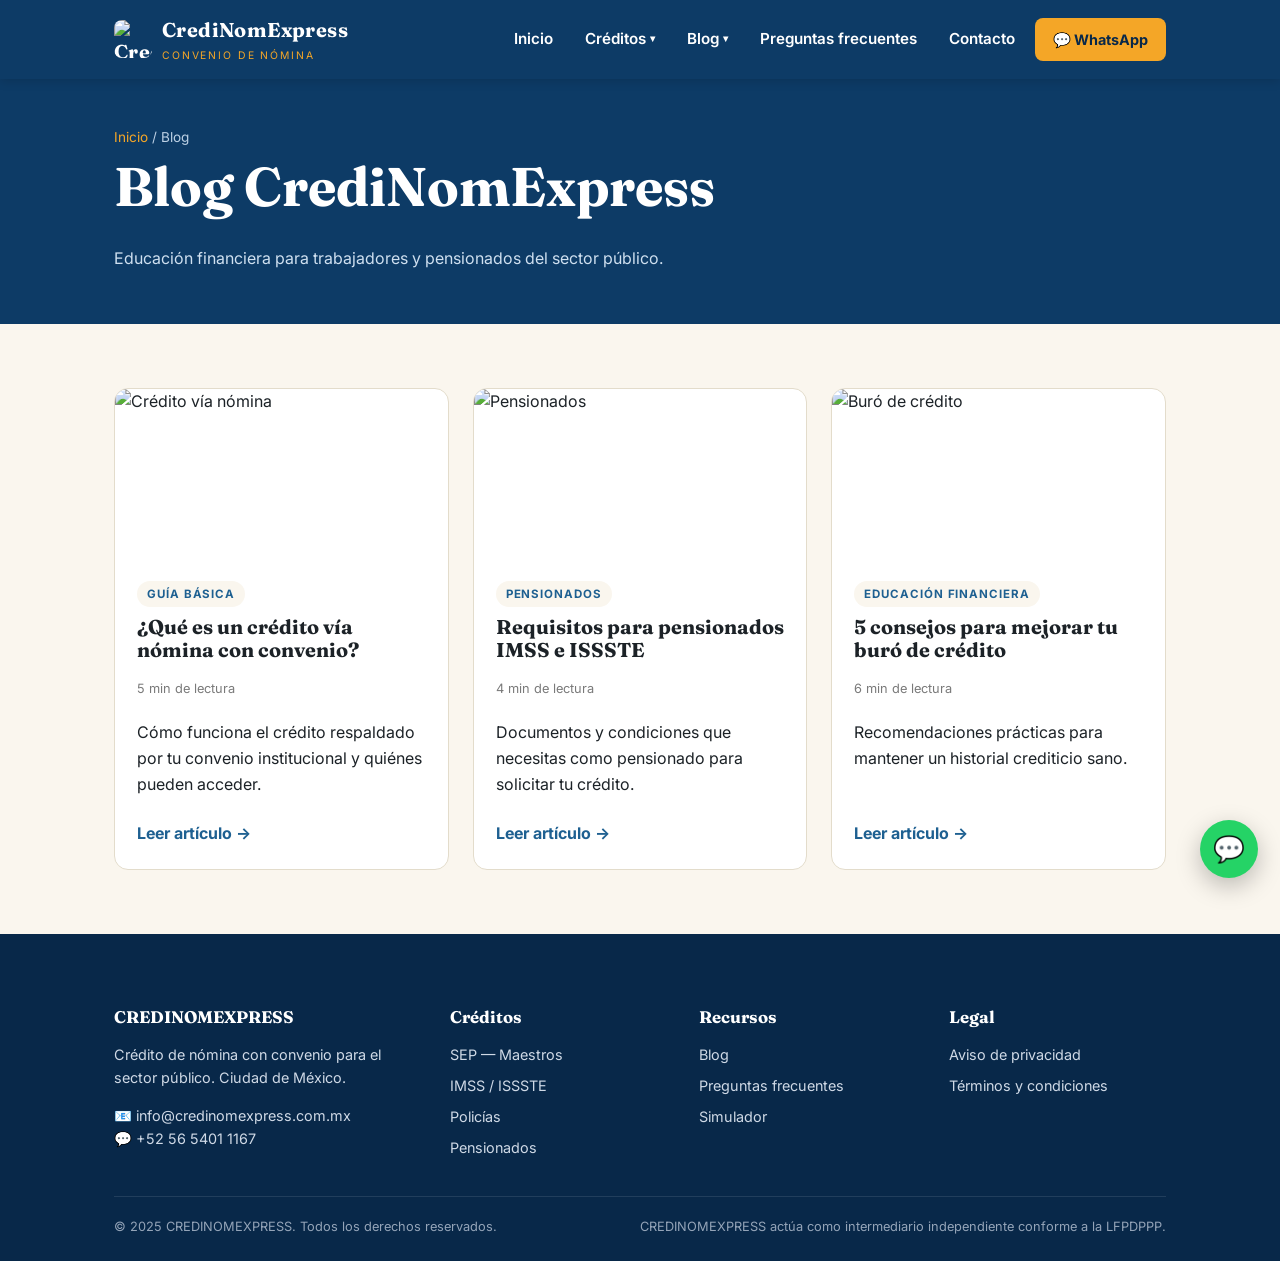
==== blog.html @ ea4d4de7 "Update blog.html" ====
<!DOCTYPE html>
<html lang="es">
<head>
<meta charset="UTF-8">
<meta name="viewport" content="width=device-width, initial-scale=1.0">
<title>Blog | Educación financiera para el sector público | CrediNomExpress</title>
<meta name="description" content="Artículos y guías sobre crédito vía nómina, buró de crédito y requisitos para trabajadores y pensionados del sector público.">
<link rel="icon" href="https://credinomexpress.github.io/convenionomina/favicon.jpg">
<link rel="preconnect" href="https://fonts.googleapis.com">
<link href="https://fonts.googleapis.com/css2?family=Fraunces:ital,opsz,wght@0,9..144,400..900;1,9..144,400..700&family=Inter:wght@400;500;600;700;800&display=swap" rel="stylesheet">
<link rel="stylesheet" href="styles.css">
<link rel="canonical" href="https://credinomexpress.com.mx/blog.html">
</head>
<body>
<header class="site">
  <div class="nav">
    <a href="index.html" class="brand">
      <img src="https://credinomexpress.github.io/convenionomina/favicon.jpg" alt="CrediNomExpress">
      <span>CrediNomExpress<span class="sub">Convenio de nómina</span></span>
    </a>
    <button class="nav-toggle" aria-label="Abrir menú">☰</button>
    <nav class="menu">
      <ul>
        <li><a href="index.html" class="top">Inicio</a></li>
        <li>
          <a href="#" class="top">Créditos <span class="caret">▾</span></a>
          <ul class="submenu">
            <li><a href="sep.html"><span class="icon">👩‍🏫</span> SEP — Maestros</a></li>
            <li><a href="imss.html"><span class="icon">🏥</span> IMSS / ISSSTE</a></li>
            <li><a href="policias.html"><span class="icon">👮</span> Policías</a></li>
            <li><a href="gobierno.html"><span class="icon">🏛️</span> Gobierno Federal y Estatal</a></li>
            <li><a href="pensionados.html"><span class="icon">👴</span> Pensionados</a></li>
          </ul>
        </li>
        <li>
          <a href="blog.html" class="top">Blog <span class="caret">▾</span></a>
          <ul class="submenu">
            <li><a href="blog.html"><span class="icon">📰</span> Todos los artículos</a></li>
            <li><a href="que-es-credito-nomina.html"><span class="icon">📘</span> Qué es un crédito vía nómina</a></li>
            <li><a href="requisitos-pensionados.html"><span class="icon">👴</span> Requisitos para pensionados</a></li>
            <li><a href="mejorar-buro-credito.html"><span class="icon">📈</span> Cómo mejorar tu buró</a></li>
          </ul>
        </li>
        <li><a href="faqs.html" class="top">Preguntas frecuentes</a></li>
        <li><a href="index.html#contacto" class="top">Contacto</a></li>
      </ul>
      <a href="https://wa.me/525654011167?text=Hola,%20quiero%20información%20sobre%20el%20crédito%20vía%20nómina" class="cta-mini">💬 WhatsApp</a>
    </nav>
  </div>
</header>

<section class="page-head">
  <div class="container">
    <div class="crumb"><a href="index.html">Inicio</a> / Blog</div>
    <h1>Blog CrediNomExpress</h1>
    <p style="color:#cfe0f0;">Educación financiera para trabajadores y pensionados del sector público.</p>
  </div>
</section>

<section class="section">
  <div class="container">
    <div class="grid grid-3">

      <a href="que-es-credito-nomina.html" class="post-card" style="display:flex;">
        <img src="https://images.pexels.com/photos/3184292/pexels-photo-3184292.jpeg?auto=compress&w=600" alt="Crédito vía nómina">
        <div class="body">
          <span class="tag">Guía básica</span>
          <h3>¿Qué es un crédito vía nómina con convenio?</h3>
          <p class="meta">5 min de lectura</p>
          <p>Cómo funciona el crédito respaldado por tu convenio institucional y quiénes pueden acceder.</p>
          <span class="more">Leer artículo →</span>
        </div>
      </a>

      <a href="requisitos-pensionados.html" class="post-card" style="display:flex;">
        <img src="https://images.pexels.com/photos/3771097/pexels-photo-3771097.jpeg?auto=compress&w=600" alt="Pensionados">
        <div class="body">
          <span class="tag">Pensionados</span>
          <h3>Requisitos para pensionados IMSS e ISSSTE</h3>
          <p class="meta">4 min de lectura</p>
          <p>Documentos y condiciones que necesitas como pensionado para solicitar tu crédito.</p>
          <span class="more">Leer artículo →</span>
        </div>
      </a>

      <a href="mejorar-buro-credito.html" class="post-card" style="display:flex;">
        <img src="https://images.pexels.com/photos/4386321/pexels-photo-4386321.jpeg?auto=compress&w=600" alt="Buró de crédito">
        <div class="body">
          <span class="tag">Educación financiera</span>
          <h3>5 consejos para mejorar tu buró de crédito</h3>
          <p class="meta">6 min de lectura</p>
          <p>Recomendaciones prácticas para mantener un historial crediticio sano.</p>
          <span class="more">Leer artículo →</span>
        </div>
      </a>

    </div>
  </div>
</section>

<footer class="site" id="contacto">
  <div class="container">
    <div class="foot-grid">
      <div>
        <h4>CREDINOMEXPRESS</h4>
        <p>Crédito de nómina con convenio para el sector público. Ciudad de México.</p>
        <p>📧 info@credinomexpress.com.mx<br>💬 <a href="https://wa.me/525654011167">+52 56 5401 1167</a></p>
      </div>
      <div>
        <h4>Créditos</h4>
        <ul>
          <li><a href="sep.html">SEP — Maestros</a></li>
          <li><a href="imss.html">IMSS / ISSSTE</a></li>
          <li><a href="policias.html">Policías</a></li>
          <li><a href="pensionados.html">Pensionados</a></li>
        </ul>
      </div>
      <div>
        <h4>Recursos</h4>
        <ul>
          <li><a href="blog.html">Blog</a></li>
          <li><a href="faqs.html">Preguntas frecuentes</a></li>
          <li><a href="index.html#formulario">Simulador</a></li>
        </ul>
      </div>
      <div>
        <h4>Legal</h4>
        <ul>
          <li><a href="#">Aviso de privacidad</a></li>
          <li><a href="#">Términos y condiciones</a></li>
        </ul>
      </div>
    </div>
    <div class="foot-bottom">
      <span>© 2025 CREDINOMEXPRESS. Todos los derechos reservados.</span>
      <span>CREDINOMEXPRESS actúa como intermediario independiente conforme a la LFPDPPP.</span>
    </div>
  </div>
</footer>

<a href="https://wa.me/525654011167?text=Hola,%20quiero%20información%20sobre%20el%20crédito%20vía%20nómina%20para%20sector%20público." class="wa-float" aria-label="WhatsApp">💬</a>

<script src="main.js"></script>
</body>
</html>
---- styles.css ----
:root{
  --navy:#0d3b66;
  --navy-dark:#082849;
  --blue:#1e6091;
  --amber:#f4a627;
  --cream:#faf6ee;
  --ink:#1c2227;
  --line:#e3dccb;
  --font-display:"Fraunces", serif;
  --font-body:"Inter", sans-serif;
}

*{box-sizing:border-box;}
html{scroll-behavior:smooth;}
body{
  margin:0;
  font-family:var(--font-body);
  color:var(--ink);
  background:var(--cream);
  line-height:1.6;
}
a{color:inherit;text-decoration:none;}
img{max-width:100%;display:block;}

.container{max-width:1100px;margin:0 auto;padding:0 24px;}

/* ===== HEADER ===== */
header.site{
  background:var(--navy);
  color:#fff;
  position:sticky;
  top:0;
  z-index:100;
  box-shadow:0 2px 10px rgba(0,0,0,.15);
}
.nav{
  display:flex;
  align-items:center;
  justify-content:space-between;
  padding:14px 24px;
  max-width:1100px;
  margin:0 auto;
  position:relative;
}
.brand{
  display:flex;
  align-items:center;
  gap:10px;
  font-family:var(--font-display);
  font-weight:700;
  font-size:1.25rem;
  letter-spacing:.02em;
  z-index:101;
}
.brand img{width:38px;height:38px;border-radius:8px;}
.brand .sub{
  display:block;
  font-family:var(--font-body);
  font-weight:400;
  font-size:.65rem;
  letter-spacing:.18em;
  text-transform:uppercase;
  color:var(--amber);
  margin-top:2px;
}

/* ===== BOTÓN HAMBURGUESA (SIEMPRE VISIBLE EN MÓVIL) ===== */
.nav-toggle{
  display:none;
  background:none;
  border:0;
  color:#fff;
  font-size:1.8rem;
  cursor:pointer;
  padding:4px 8px;
  z-index:101;
  line-height:1;
  font-weight:300;
}

/* ===== MENÚ PRINCIPAL ===== */
nav.menu{
  display:flex;
  gap:6px;
  align-items:center;
}
nav.menu > ul{
  display:flex;
  gap:4px;
  list-style:none;
  margin:0;
  padding:0;
  align-items:center;
}
nav.menu > ul > li{
  position:relative;
}
nav.menu a.top{
  display:flex;
  align-items:center;
  gap:4px;
  padding:10px 14px;
  font-size:.95rem;
  font-weight:600;
  border-radius:6px;
  transition:background .15s;
  white-space:nowrap;
}
nav.menu a.top:hover, nav.menu li.open > a.top{
  background:rgba(255,255,255,.1);
}
nav.menu .caret{
  font-size:.65em;
  transition:transform .15s;
}
nav.menu li.open .caret{
  transform:rotate(180deg);
}

.submenu{
  position:absolute;
  top:100%;
  left:0;
  min-width:230px;
  background:#fff;
  color:var(--ink);
  border-radius:10px;
  box-shadow:0 12px 30px rgba(0,0,0,.18);
  padding:8px;
  list-style:none;
  margin:8px 0 0;
  opacity:0;
  visibility:hidden;
  transform:translateY(8px);
  transition:opacity .15s, transform .15s, visibility .15s;
}
nav.menu li.open .submenu, nav.menu li:hover .submenu{
  opacity:1;
  visibility:visible;
  transform:translateY(0);
}
.submenu li a{
  display:flex;
  align-items:center;
  gap:10px;
  padding:9px 12px;
  border-radius:7px;
  font-size:.9rem;
  font-weight:500;
  color:var(--navy-dark);
}
.submenu li a:hover{
  background:var(--cream);
  color:var(--blue);
}
.submenu .icon{
  font-size:1.1em;
}

.cta-mini{
  background:var(--amber);
  color:var(--navy-dark);
  padding:10px 18px;
  border-radius:8px;
  font-weight:700;
  font-size:.9rem;
}
.cta-mini:hover{
  background:#ffb845;
}

/* ===== HERO / SECTIONS shared ===== */
.section{padding:64px 0;}
.section.tight{padding:40px 0;}
.eyebrow{
  font-family:var(--font-body);
  text-transform:uppercase;
  letter-spacing:.2em;
  font-size:.75rem;
  font-weight:700;
  color:var(--blue);
  margin-bottom:10px;
}
h1,h2,h3{
  font-family:var(--font-display);
  line-height:1.15;
  margin:0 0 .5em;
}
h1{
  font-size:clamp(2.2rem,5vw,3.4rem);
  font-weight:700;
}
h2{
  font-size:clamp(1.6rem,3.5vw,2.4rem);
  font-weight:700;
}
h3{
  font-size:1.25rem;
  font-weight:700;
}
p{margin:0 0 1em;}

.btn{
  display:inline-flex;
  align-items:center;
  gap:8px;
  padding:14px 26px;
  border-radius:8px;
  font-weight:700;
  font-size:1rem;
  transition:transform .12s, box-shadow .12s;
}
.btn-primary{
  background:var(--amber);
  color:var(--navy-dark);
}
.btn-primary:hover{
  transform:translateY(-2px);
  box-shadow:0 8px 20px rgba(244,166,39,.4);
}
.btn-ghost{
  background:transparent;
  border:2px solid #fff;
  color:#fff;
}
.btn-ghost:hover{
  background:rgba(255,255,255,.1);
}
.btn-outline-navy{
  border:2px solid var(--navy);
  color:var(--navy);
}
.btn-outline-navy:hover{
  background:var(--navy);
  color:#fff;
}

/* signature credential bar */
.cred-bar{
  background:var(--navy-dark);
  color:#fff;
  overflow:hidden;
  position:relative;
}
.cred-track{
  display:flex;
  gap:60px;
  white-space:nowrap;
  padding:14px 0;
  animation:scroll-cred 40s linear infinite;
  font-family:var(--font-body);
  font-weight:600;
  letter-spacing:.08em;
  font-size:.85rem;
  text-transform:uppercase;
}
.cred-track span{
  color:var(--amber);
  margin-right:10px;
}
@keyframes scroll-cred{
  from{transform:translateX(0);}
  to{transform:translateX(-50%);}
}
@media (prefers-reduced-motion: reduce){
  .cred-track{animation:none;overflow-x:auto;}
}

/* hero */
.hero{
  background:linear-gradient(135deg,var(--navy) 0%, var(--navy-dark) 100%);
  color:#fff;
  position:relative;
}
.hero .container{
  display:grid;
  grid-template-columns:1.1fr .9fr;
  gap:48px;
  align-items:center;
  padding:72px 24px;
}
.hero h1 em{
  font-style:italic;
  color:var(--amber);
}
.hero .lead{
  font-size:1.1rem;
  color:#dbe6f2;
  max-width:520px;
}
.checks{
  list-style:none;
  padding:0;
  margin:24px 0;
  display:flex;
  flex-wrap:wrap;
  gap:14px;
}
.checks li{
  background:rgba(255,255,255,.08);
  border:1px solid rgba(255,255,255,.15);
  padding:8px 14px;
  border-radius:999px;
  font-size:.85rem;
  font-weight:600;
}
.hero-actions{
  display:flex;
  gap:14px;
  flex-wrap:wrap;
  margin-top:28px;
}
.hero-card{
  background:#fff;
  border-radius:16px;
  padding:28px;
  color:var(--ink);
  box-shadow:0 20px 50px rgba(0,0,0,.25);
}
.hero-card img{
  border-radius:10px;
  margin-bottom:16px;
}
.hero-card .id-badge{
  display:flex;
  align-items:center;
  gap:14px;
  border-top:2px dashed var(--line);
  padding-top:16px;
  margin-top:16px;
}
.id-badge .dot{
  width:44px;
  height:44px;
  border-radius:10px;
  background:var(--amber);
  display:flex;
  align-items:center;
  justify-content:center;
  font-size:1.4rem;
}

/* cards grid */
.grid{display:grid;gap:24px;}
.grid-3{grid-template-columns:repeat(3,1fr);}
.grid-2{grid-template-columns:repeat(2,1fr);}
.card{
  background:#fff;
  border:1px solid var(--line);
  border-radius:14px;
  padding:26px;
}
.card .num{
  font-family:var(--font-display);
  font-size:2rem;
  color:var(--amber);
  font-weight:700;
  margin-bottom:10px;
}

/* breadcrumb / page header */
.page-head{
  background:var(--navy);
  color:#fff;
  padding:48px 0 36px;
}
.page-head .crumb{
  font-size:.85rem;
  color:#bcd0e4;
  margin-bottom:8px;
}
.page-head .crumb a{
  color:var(--amber);
}

/* blog cards */
.post-card{
  background:#fff;
  border:1px solid var(--line);
  border-radius:14px;
  overflow:hidden;
  display:flex;
  flex-direction:column;
}
.post-card img{
  height:170px;
  object-fit:cover;
}
.post-card .body{
  padding:22px;
  display:flex;
  flex-direction:column;
  gap:8px;
  flex:1;
}
.post-card .tag{
  align-self:flex-start;
  background:var(--cream);
  color:var(--blue);
  font-size:.72rem;
  font-weight:700;
  text-transform:uppercase;
  letter-spacing:.08em;
  padding:4px 10px;
  border-radius:999px;
}
.post-card .meta{
  font-size:.8rem;
  color:#7a7a7a;
}
.post-card .more{
  margin-top:auto;
  font-weight:700;
  color:var(--blue);
}

/* article */
.article{max-width:720px;margin:0 auto;}
.article img.cover{
  border-radius:14px;
  margin-bottom:8px;
}
.article h2{margin-top:1.4em;}
.article ul{padding-left:1.2em;}
.article blockquote{
  border-left:4px solid var(--amber);
  padding:8px 0 8px 18px;
  margin:24px 0;
  font-style:italic;
  color:#555;
}

/* faq */
.faq-item{
  background:#fff;
  border:1px solid var(--line);
  border-radius:12px;
  margin-bottom:12px;
  overflow:hidden;
}
.faq-item summary{
  padding:18px 22px;
  font-weight:700;
  cursor:pointer;
  list-style:none;
  display:flex;
  justify-content:space-between;
  align-items:center;
  font-family:var(--font-display);
}
.faq-item summary::-webkit-details-marker{display:none;}
.faq-item summary::after{
  content:"+";
  font-size:1.4rem;
  color:var(--amber);
  font-weight:700;
  transition:transform .15s;
}
.faq-item[open] summary::after{
  transform:rotate(45deg);
}
.faq-item .answer{
  padding:0 22px 20px;
  color:#444;
}
.faq-cat{
  margin:32px 0 14px;
  font-family:var(--font-display);
  color:var(--navy);
  border-bottom:2px solid var(--amber);
  display:inline-block;
  padding-bottom:4px;
}

/* footer */
footer.site{
  background:var(--navy-dark);
  color:#cfd9e6;
  padding:48px 0 24px;
  font-size:.9rem;
}
.foot-grid{
  display:grid;
  grid-template-columns:1.4fr 1fr 1fr 1fr;
  gap:32px;
  margin-bottom:32px;
}
.foot-grid h4{
  color:#fff;
  font-family:var(--font-display);
  margin-bottom:12px;
  font-size:1.05rem;
}
.foot-grid ul{
  list-style:none;
  padding:0;
  margin:0;
  display:flex;
  flex-direction:column;
  gap:8px;
}
.foot-grid a:hover{
  color:var(--amber);
}
.foot-bottom{
  border-top:1px solid rgba(255,255,255,.1);
  padding-top:20px;
  display:flex;
  justify-content:space-between;
  flex-wrap:wrap;
  gap:12px;
  font-size:.8rem;
  color:#94a4b8;
}

/* whatsapp float */
.wa-float{
  position:fixed;
  bottom:22px;
  right:22px;
  z-index:200;
  background:#25D366;
  color:#fff;
  width:58px;
  height:58px;
  border-radius:50%;
  display:flex;
  align-items:center;
  justify-content:center;
  font-size:1.6rem;
  box-shadow:0 8px 24px rgba(0,0,0,.25);
}

/* ======================================== */
/* ===== RESPONSIVE: CORREGIDO ===== */
/* ======================================== */

@media (max-width: 880px){
  .hero .container{
    grid-template-columns:1fr;
    padding:48px 24px;
  }
  .grid-3{
    grid-template-columns:1fr;
  }
  .grid-2{
    grid-template-columns:1fr;
  }
  .foot-grid{
    grid-template-columns:1fr 1fr;
  }

  /* === BOTÓN HAMBURGUESA: SIEMPRE VISIBLE === */
  .nav-toggle{
    display:block !important;
  }

  /* === MENÚ: OCULTO POR DEFECTO === */
  nav.menu{
    position:fixed;
    top:0;
    left:0;
    right:0;
    bottom:0;
    background:var(--navy);
    flex-direction:column;
    padding:80px 24px 30px;
    transform:translateX(100%);
    transition:transform 0.3s ease;
    overflow-y:auto;
    z-index:100;
    display:flex !important;
    align-items:stretch;
    gap:0;
  }

  /* === MENÚ: VISIBLE CON CLASE "open" === */
  nav.menu.open{
    transform:translateX(0);
  }

  nav.menu > ul{
    flex-direction:column;
    width:100%;
    align-items:stretch;
    gap:2px;
  }

  nav.menu a.top{
    justify-content:space-between;
    padding:14px 16px;
    font-size:1.05rem;
    border-radius:8px;
  }

  /* === SUBMENÚS EN MÓVIL === */
  .submenu{
    position:static;
    opacity:1;
    visibility:visible;
    transform:none;
    box-shadow:none;
    background:rgba(255,255,255,.05);
    display:none;
    margin:0;
    padding:4px 0;
    border-radius:0;
  }

  nav.menu li.open .submenu{
    display:block;
  }

  .submenu li a{
    color:#fff;
    padding:10px 16px 10px 32px;
    font-size:.95rem;
    border-radius:6px;
  }

  .submenu li a:hover{
    background:rgba(255,255,255,.08);
    color:var(--amber);
  }

  /* === BOTÓN CTA EN MÓVIL === */
  .cta-mini{
    order:2;
    margin-top:12px;
    text-align:center;
    justify-content:center;
    display:flex;
  }
}

/* ===== PARA ESCRITORIO: MENÚ SIEMPRE VISIBLE ===== */
@media (min-width: 881px){
  .nav-toggle{
    display:none !important;
  }
  
  nav.menu{
    display:flex !important;
    position:static;
    transform:none !important;
    padding:0;
    background:transparent;
    overflow:visible;
    flex-direction:row;
  }
  
  nav.menu > ul{
    flex-direction:row;
  }
}

/* ======================================== */
/* ===== ESTILOS PARA FORMULARIO HUBSPOT ===== */
/* ======================================== */

/* Contenedor del iframe */
.hs-form-frame iframe {
    width: 100% !important;
    min-height: 480px !important;
    border: none;
    border-radius: 12px;
    background: #fff;
}

/* Campos del formulario */
.hs-form-frame .hs-input {
    border-radius: 8px !important;
    border: 1px solid #d0d7de !important;
    padding: 12px !important;
    font-size: 14px !important;
    font-family: var(--font-body) !important;
    background: #fff !important;
    width: 100% !important;
    transition: border-color 0.2s;
}

.hs-form-frame .hs-input:focus {
    border-color: var(--blue) !important;
    outline: none !important;
    box-shadow: 0 0 0 3px rgba(30, 96, 145, 0.15) !important;
}

/* Etiquetas de los campos */
.hs-form-frame .hs-form-field label {
    font-weight: 600 !important;
    font-size: 0.9rem !important;
    color: var(--ink) !important;
    margin-bottom: 4px !important;
    display: block !important;
}

/* ===== BOTÓN DE ENVÍO - MEJORADO (UNIFICADO) ===== */
.hs-form-frame .hs-button {
    background: var(--amber) !important;
    color: var(--navy-dark) !important;
    border-radius: 50px !important;
    padding: 16px 32px !important;
    font-weight: 800 !important;
    font-size: 1.1rem !important;
    border: none !important;
    cursor: pointer !important;
    transition: all 0.3s !important;
    width: 100% !important;
    text-transform: uppercase !important;
    letter-spacing: 1px !important;
    box-shadow: 0 4px 12px rgba(244, 166, 39, 0.3) !important;
    font-family: var(--font-body) !important;
}

.hs-form-frame .hs-button:hover {
    background: #ffb845 !important;
    transform: translateY(-3px) !important;
    box-shadow: 0 8px 25px rgba(244, 166, 39, 0.5) !important;
}

/* Mensajes de error */
.hs-form-frame .hs-error-msg {
    color: #e53935 !important;
    font-size: 0.8rem !important;
    margin-top: 4px !important;
}

/* Campos con error */
.hs-form-frame .hs-input.error {
    border-color: #e53935 !important;
}

/* ===== AJUSTES RESPONSIVE ===== */
@media (max-width: 768px) {
    .hs-form-frame iframe {
        min-height: 550px !important;
    }
}

@media (max-width: 480px) {
    .hs-form-frame iframe {
        min-height: 600px !important;
    }
}
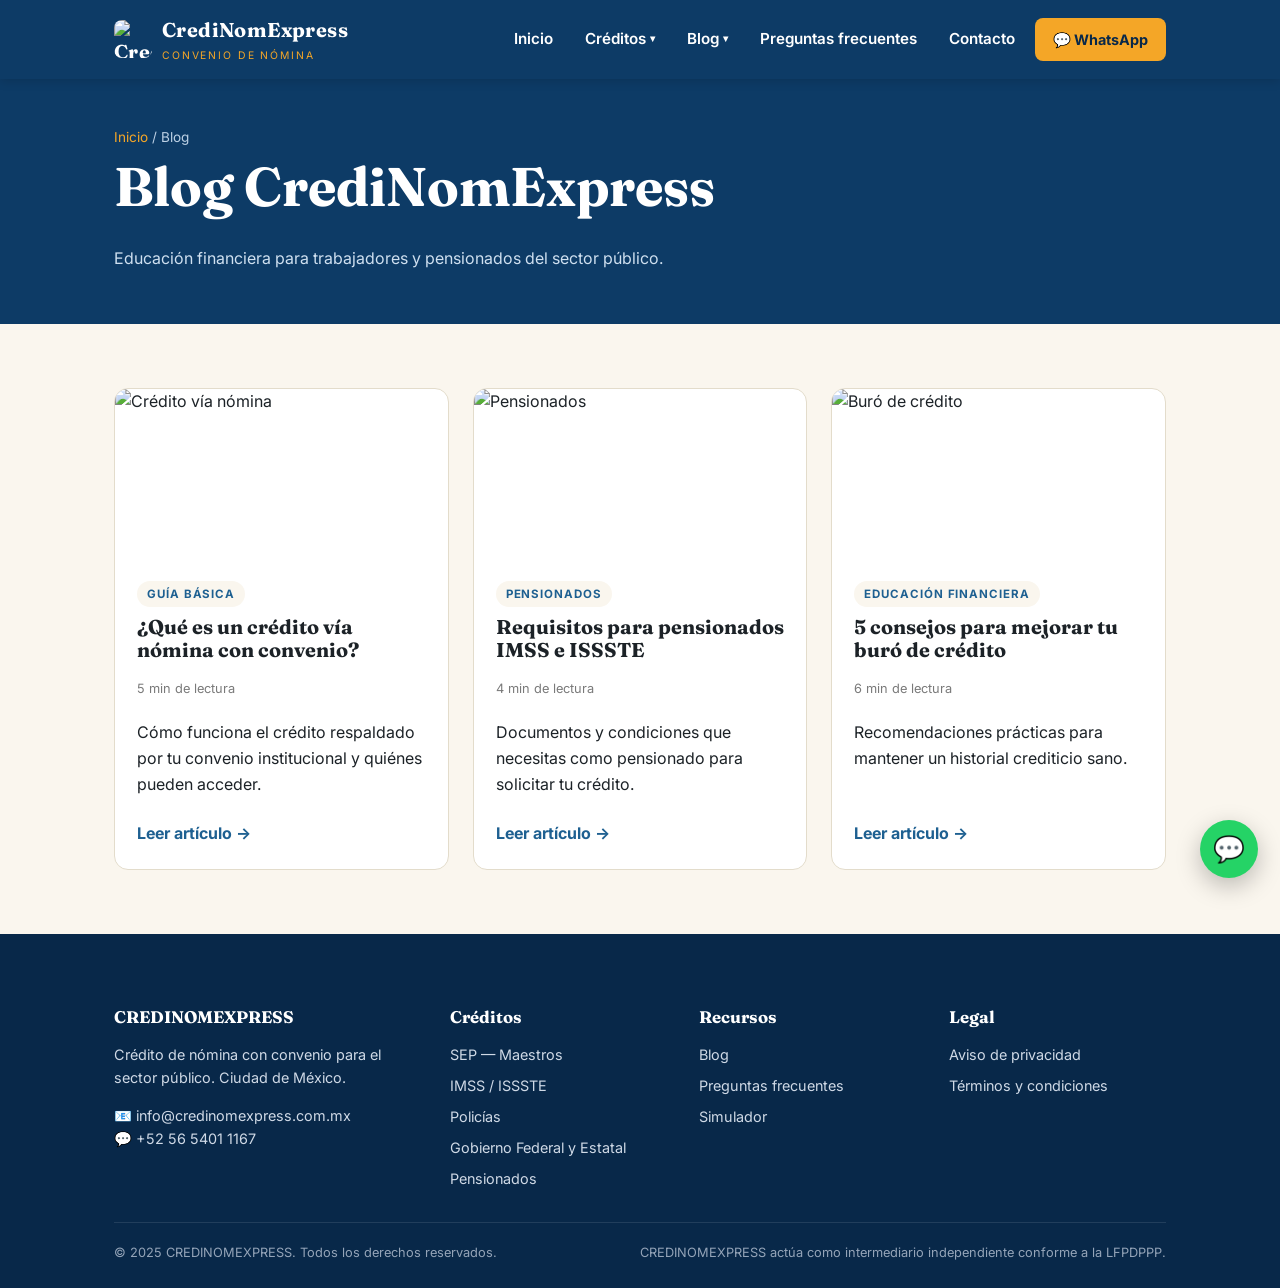
==== commit 9ff3fcc7: "Update blog.html" ====
--- a/blog.html
+++ b/blog.html
@@ -112,6 +112,7 @@
           <li><a href="sep.html">SEP — Maestros</a></li>
           <li><a href="imss.html">IMSS / ISSSTE</a></li>
           <li><a href="policias.html">Policías</a></li>
+          <li><a href="gobierno.html">Gobierno Federal y Estatal</a></li>
           <li><a href="pensionados.html">Pensionados</a></li>
         </ul>
       </div>
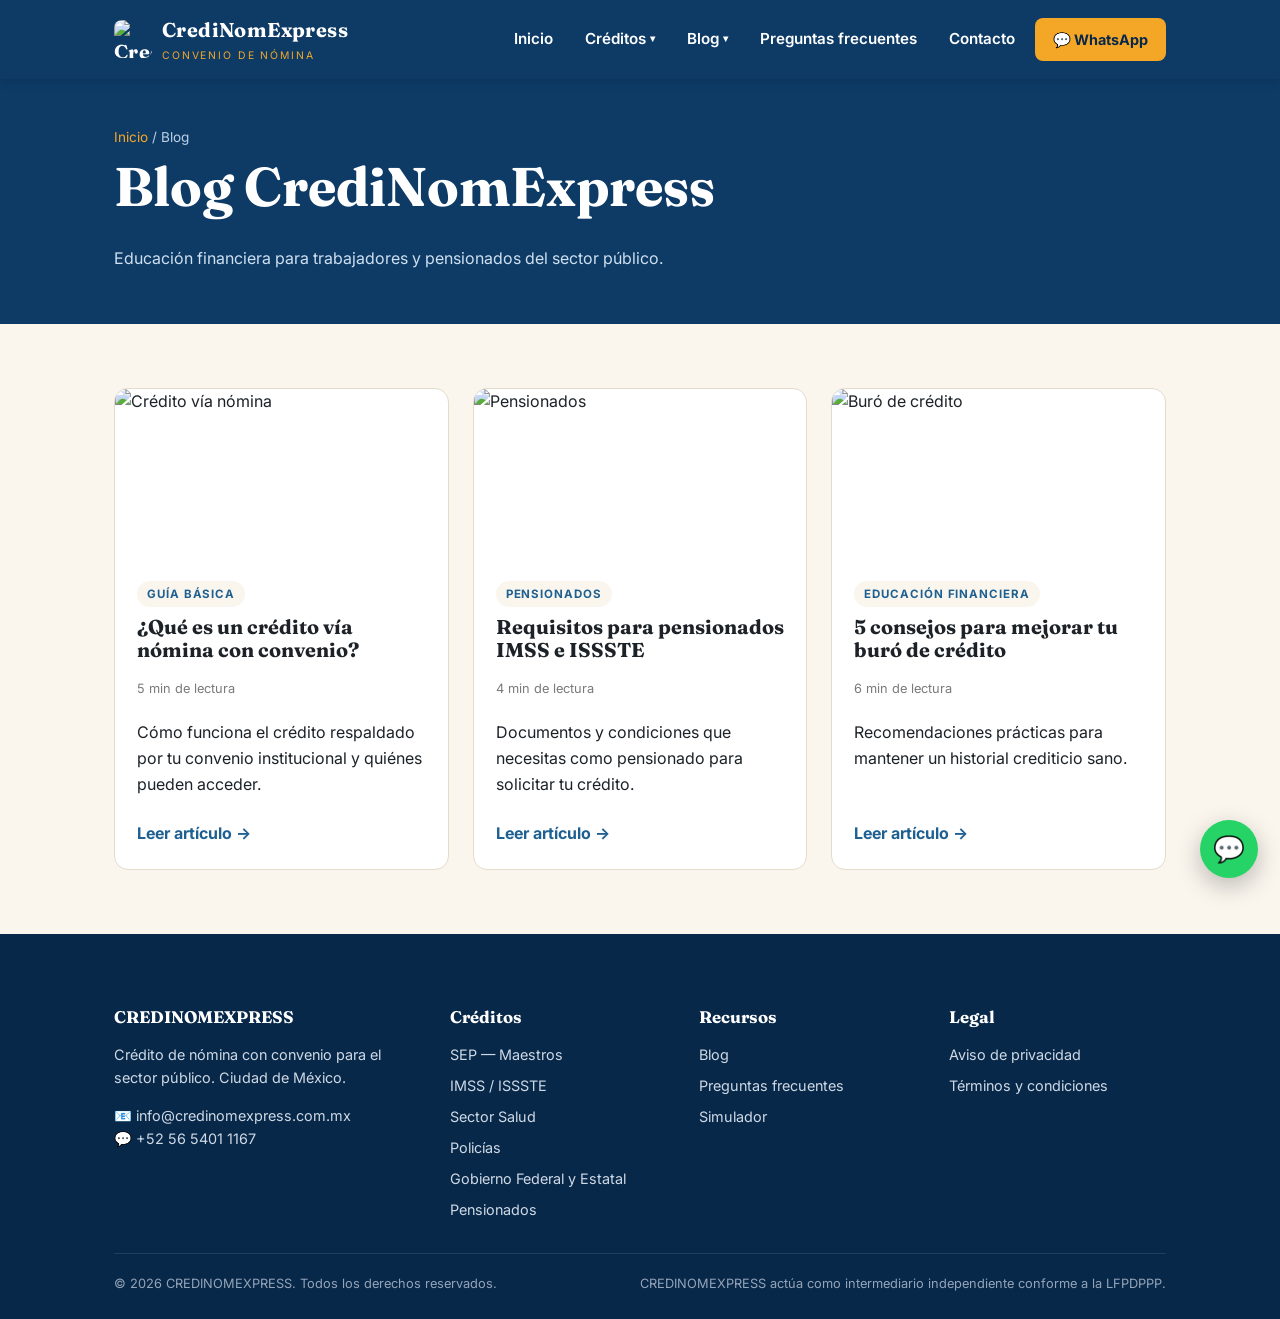
==== commit 89745085: "Update footer year and add Sector Salud link" ====
--- a/blog.html
+++ b/blog.html
@@ -24,13 +24,14 @@
         <li><a href="index.html" class="top">Inicio</a></li>
         <li>
           <a href="#" class="top">Créditos <span class="caret">▾</span></a>
-          <ul class="submenu">
+         <ul class="submenu">
             <li><a href="sep.html"><span class="icon">👩‍🏫</span> SEP — Maestros</a></li>
             <li><a href="imss.html"><span class="icon">🏥</span> IMSS / ISSSTE</a></li>
+            <li><a href="sector-salud.html"><span class="icon">🩺</span> Sector Salud</a></li>
             <li><a href="policias.html"><span class="icon">👮</span> Policías</a></li>
             <li><a href="gobierno.html"><span class="icon">🏛️</span> Gobierno Federal y Estatal</a></li>
             <li><a href="pensionados.html"><span class="icon">👴</span> Pensionados</a></li>
-          </ul>
+         </ul>
         </li>
         <li>
           <a href="blog.html" class="top">Blog <span class="caret">▾</span></a>
@@ -111,6 +112,7 @@
         <ul>
           <li><a href="sep.html">SEP — Maestros</a></li>
           <li><a href="imss.html">IMSS / ISSSTE</a></li>
+          <li><a href="sector-salud.html">Sector Salud</a></li>
           <li><a href="policias.html">Policías</a></li>
           <li><a href="gobierno.html">Gobierno Federal y Estatal</a></li>
           <li><a href="pensionados.html">Pensionados</a></li>
@@ -133,7 +135,7 @@
       </div>
     </div>
     <div class="foot-bottom">
-      <span>© 2025 CREDINOMEXPRESS. Todos los derechos reservados.</span>
+      <span>© 2026 CREDINOMEXPRESS. Todos los derechos reservados.</span>
       <span>CREDINOMEXPRESS actúa como intermediario independiente conforme a la LFPDPPP.</span>
     </div>
   </div>
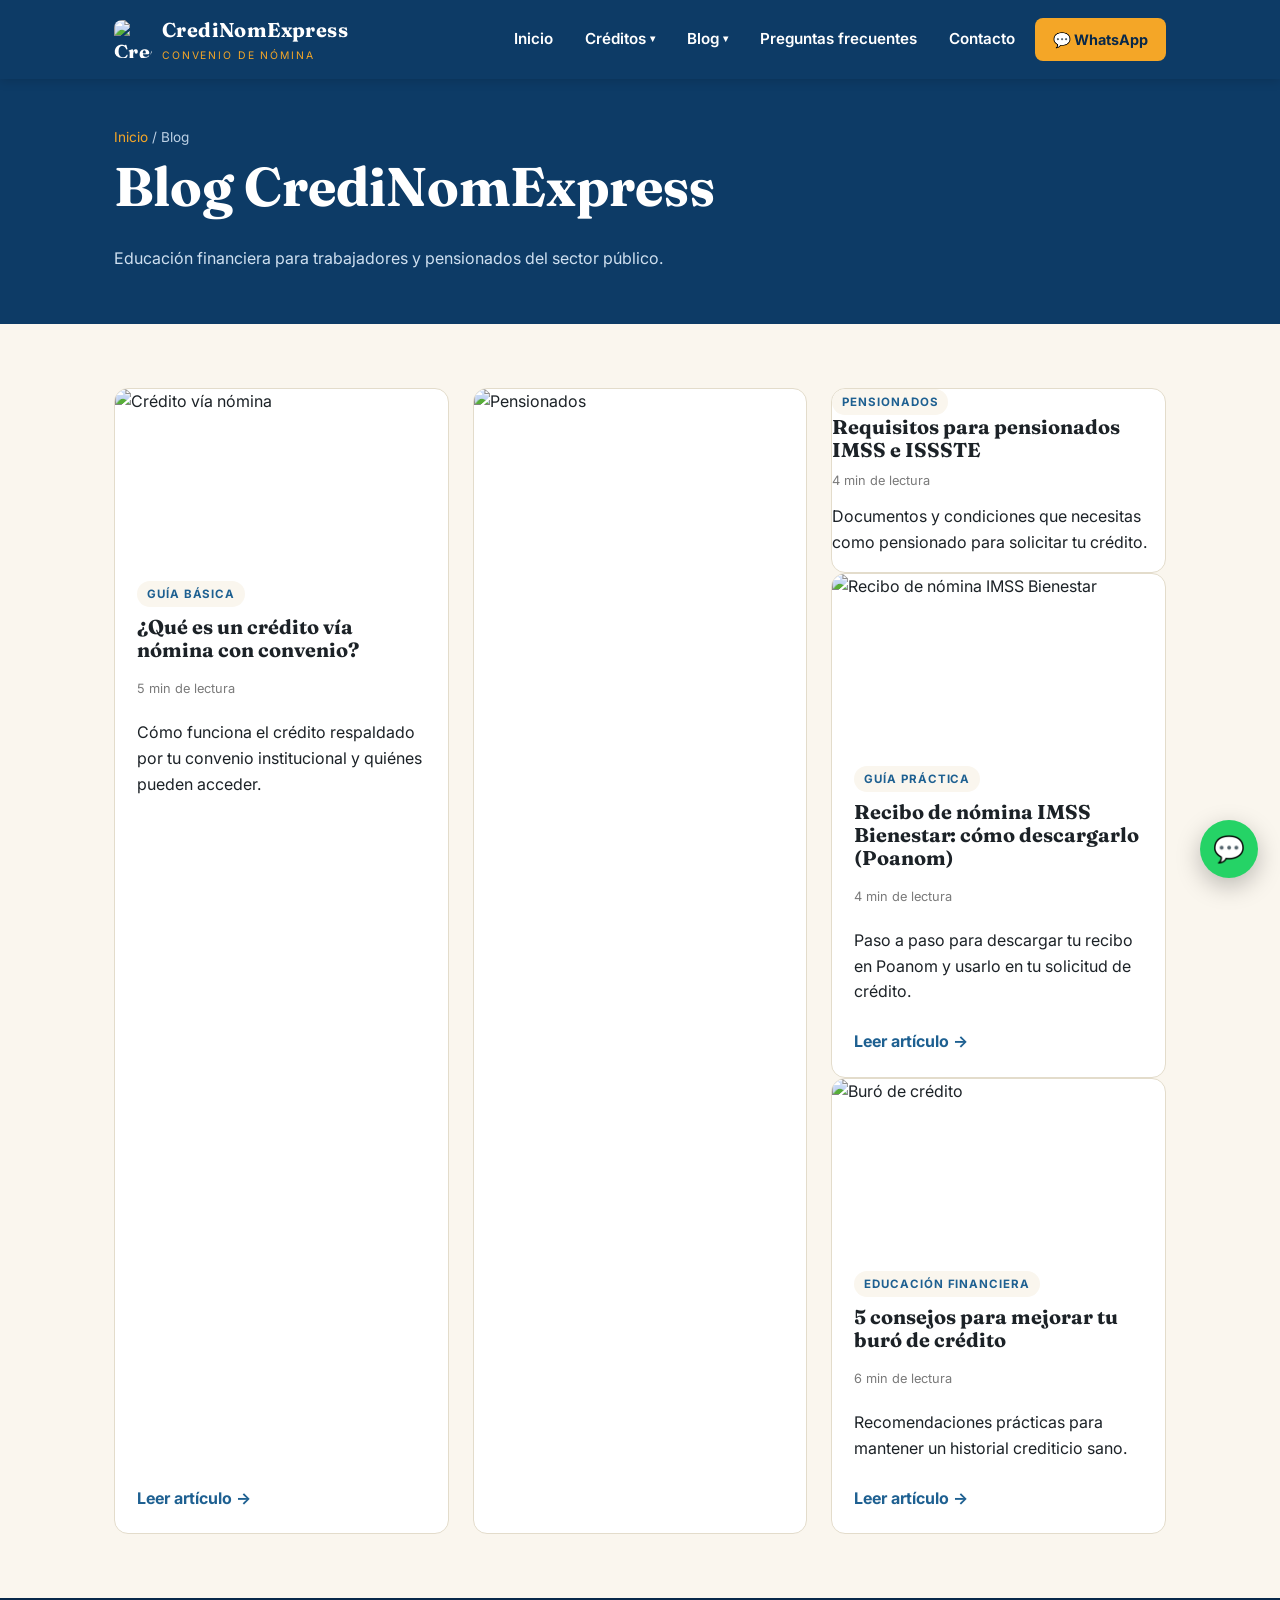
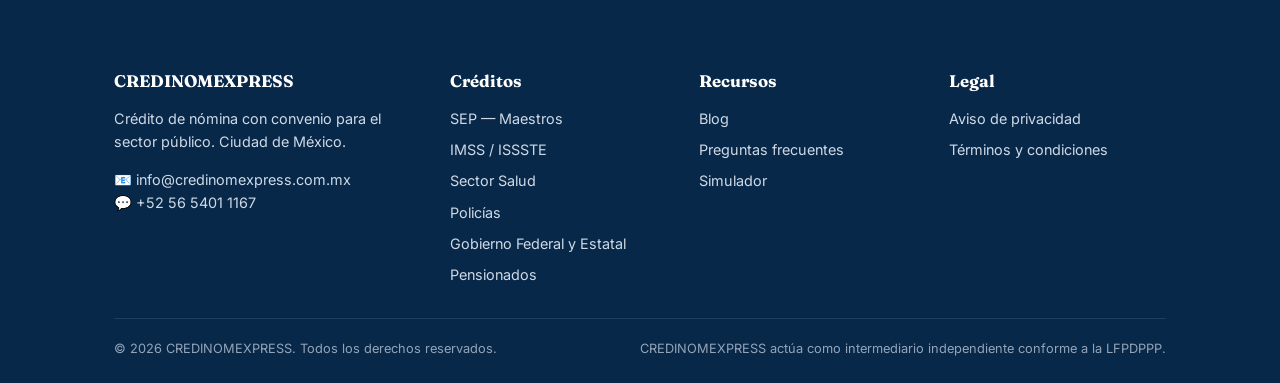
==== commit 8ba5aca9: "Add link and image for IMSS Bienestar receipt guide" ====
--- a/blog.html
+++ b/blog.html
@@ -40,6 +40,7 @@
             <li><a href="que-es-credito-nomina.html"><span class="icon">📘</span> Qué es un crédito vía nómina</a></li>
             <li><a href="requisitos-pensionados.html"><span class="icon">👴</span> Requisitos para pensionados</a></li>
             <li><a href="mejorar-buro-credito.html"><span class="icon">📈</span> Cómo mejorar tu buró</a></li>
+            <li><a href="recibo-nomina-imss-bienestar.html"><span class="icon">🧾</span> Recibo de nómina IMSS Bienestar</a></li>
           </ul>
         </li>
         <li><a href="faqs.html" class="top">Preguntas frecuentes</a></li>
@@ -80,6 +81,13 @@
           <h3>Requisitos para pensionados IMSS e ISSSTE</h3>
           <p class="meta">4 min de lectura</p>
           <p>Documentos y condiciones que necesitas como pensionado para solicitar tu crédito.</p>
+      <a href="recibo-nomina-imss-bienestar.html" class="post-card" style="display:flex;">
+        <img src="https://images.pexels.com/photos/4173251/pexels-photo-4173251.jpeg?auto=compress&w=600" alt="Recibo de nómina IMSS Bienestar">
+        <div class="body">
+          <span class="tag">Guía práctica</span>
+          <h3>Recibo de nómina IMSS Bienestar: cómo descargarlo (Poanom)</h3>
+          <p class="meta">4 min de lectura</p>
+          <p>Paso a paso para descargar tu recibo en Poanom y usarlo en tu solicitud de crédito.</p>
           <span class="more">Leer artículo →</span>
         </div>
       </a>
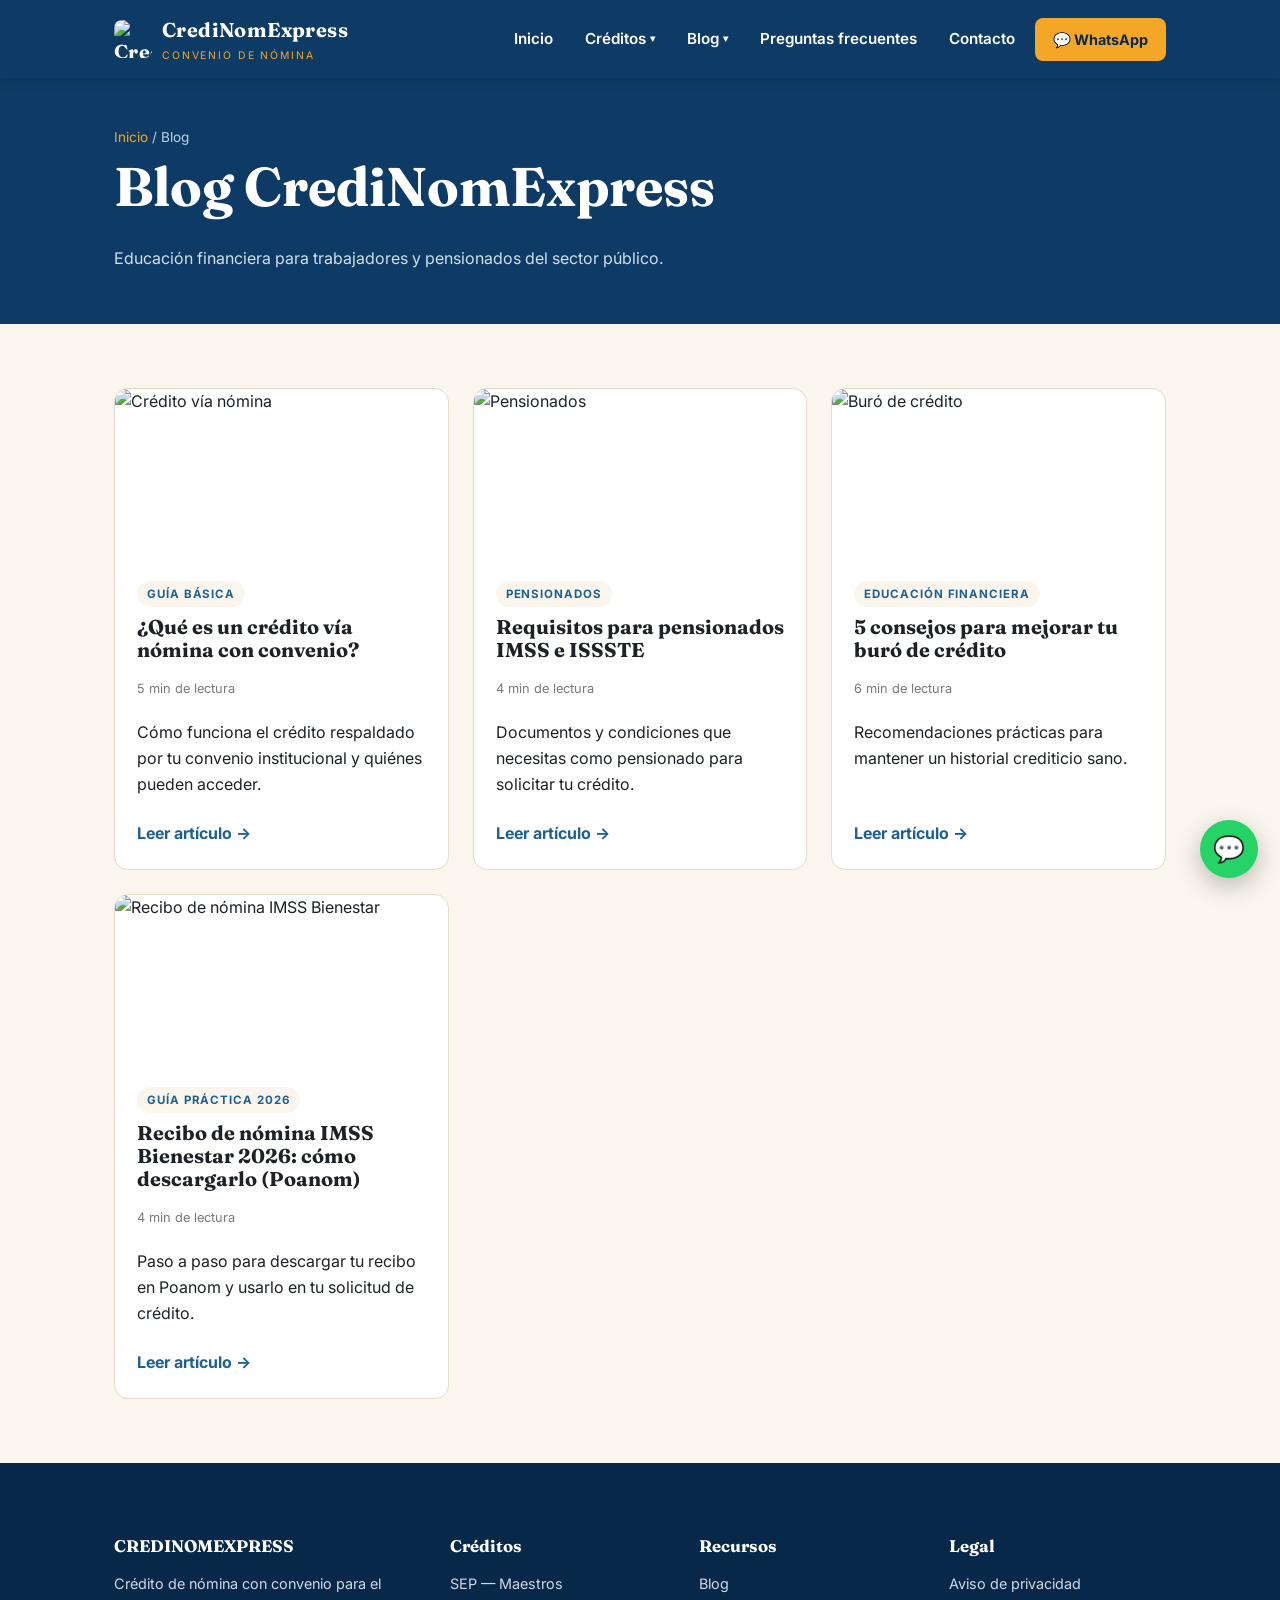
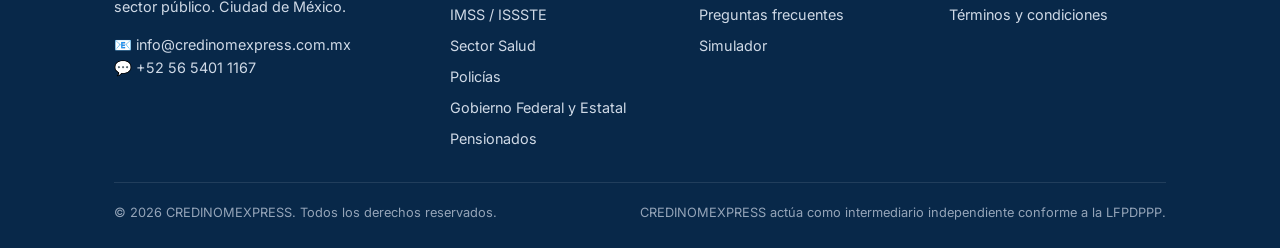
==== commit a05a75d2: "Update post card for IMSS Bienestar receipt article" ====
--- a/blog.html
+++ b/blog.html
@@ -81,13 +81,6 @@
           <h3>Requisitos para pensionados IMSS e ISSSTE</h3>
           <p class="meta">4 min de lectura</p>
           <p>Documentos y condiciones que necesitas como pensionado para solicitar tu crédito.</p>
-      <a href="recibo-nomina-imss-bienestar.html" class="post-card" style="display:flex;">
-        <img src="https://images.pexels.com/photos/4173251/pexels-photo-4173251.jpeg?auto=compress&w=600" alt="Recibo de nómina IMSS Bienestar">
-        <div class="body">
-          <span class="tag">Guía práctica</span>
-          <h3>Recibo de nómina IMSS Bienestar: cómo descargarlo (Poanom)</h3>
-          <p class="meta">4 min de lectura</p>
-          <p>Paso a paso para descargar tu recibo en Poanom y usarlo en tu solicitud de crédito.</p>
           <span class="more">Leer artículo →</span>
         </div>
       </a>
@@ -99,6 +92,17 @@
           <h3>5 consejos para mejorar tu buró de crédito</h3>
           <p class="meta">6 min de lectura</p>
           <p>Recomendaciones prácticas para mantener un historial crediticio sano.</p>
+          <span class="more">Leer artículo →</span>
+        </div>
+      </a>
+
+      <a href="recibo-nomina-imss-bienestar.html" class="post-card" style="display:flex;">
+        <img src="https://images.pexels.com/photos/4173251/pexels-photo-4173251.jpeg?auto=compress&w=600" alt="Recibo de nómina IMSS Bienestar">
+        <div class="body">
+          <span class="tag">Guía práctica 2026 </span>
+          <h3>Recibo de nómina IMSS Bienestar 2026: cómo descargarlo (Poanom)</h3>
+          <p class="meta">4 min de lectura</p>
+          <p>Paso a paso para descargar tu recibo en Poanom y usarlo en tu solicitud de crédito.</p>
           <span class="more">Leer artículo →</span>
         </div>
       </a>
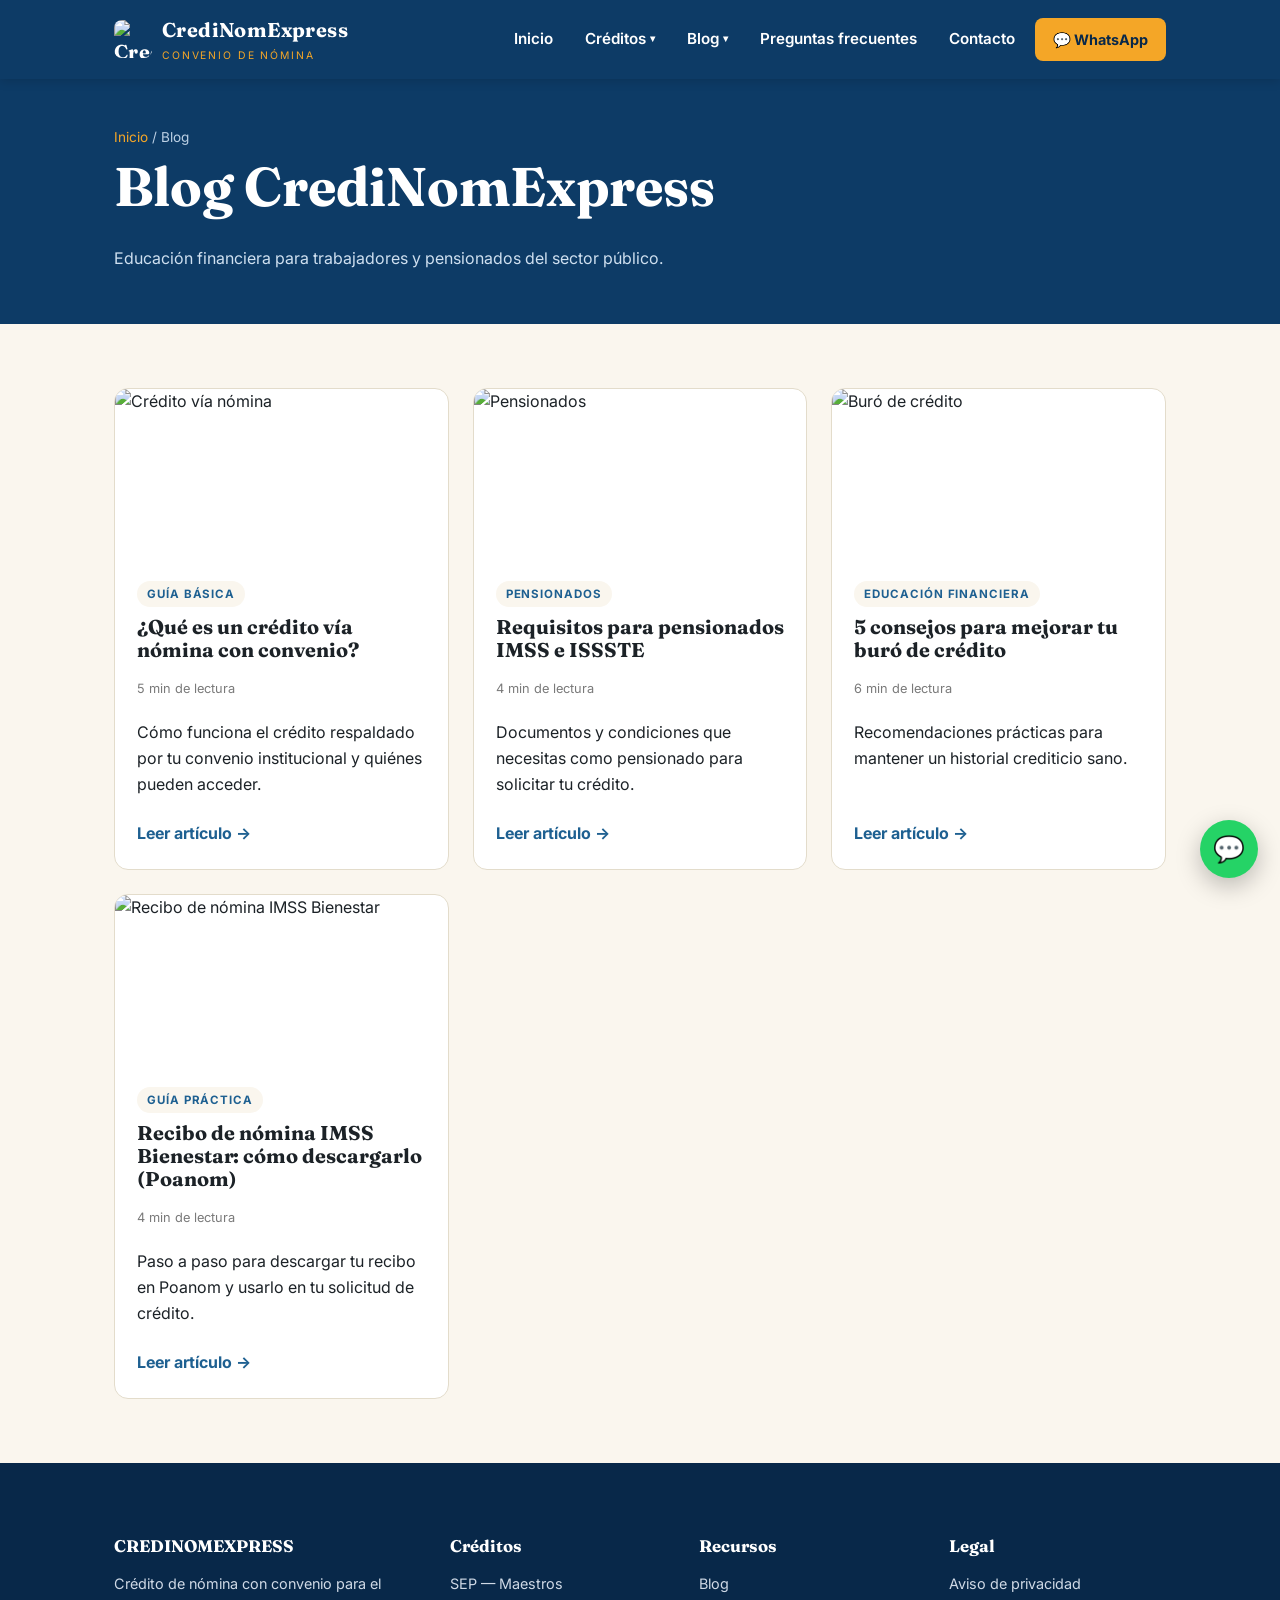
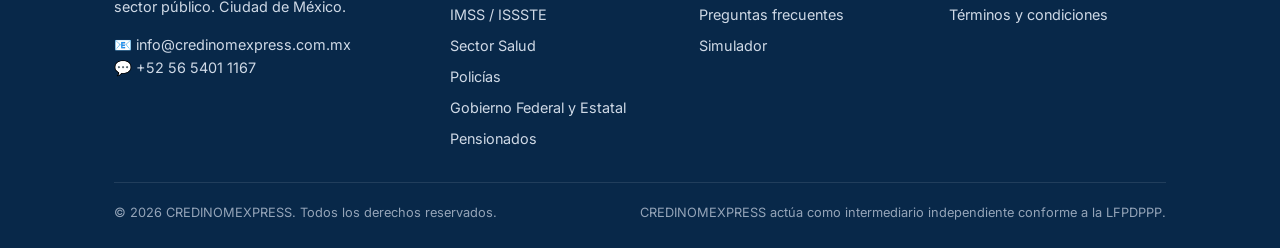
==== commit d793bd90: "Revise article tag and title for clarity Updated the title and tag for the IMSS Bienestar receipt ar" ====
--- a/blog.html
+++ b/blog.html
@@ -99,8 +99,8 @@
       <a href="recibo-nomina-imss-bienestar.html" class="post-card" style="display:flex;">
         <img src="https://images.pexels.com/photos/4173251/pexels-photo-4173251.jpeg?auto=compress&w=600" alt="Recibo de nómina IMSS Bienestar">
         <div class="body">
-          <span class="tag">Guía práctica 2026 </span>
-          <h3>Recibo de nómina IMSS Bienestar 2026: cómo descargarlo (Poanom)</h3>
+          <span class="tag">Guía práctica</span>
+          <h3>Recibo de nómina IMSS Bienestar: cómo descargarlo (Poanom)</h3>
           <p class="meta">4 min de lectura</p>
           <p>Paso a paso para descargar tu recibo en Poanom y usarlo en tu solicitud de crédito.</p>
           <span class="more">Leer artículo →</span>
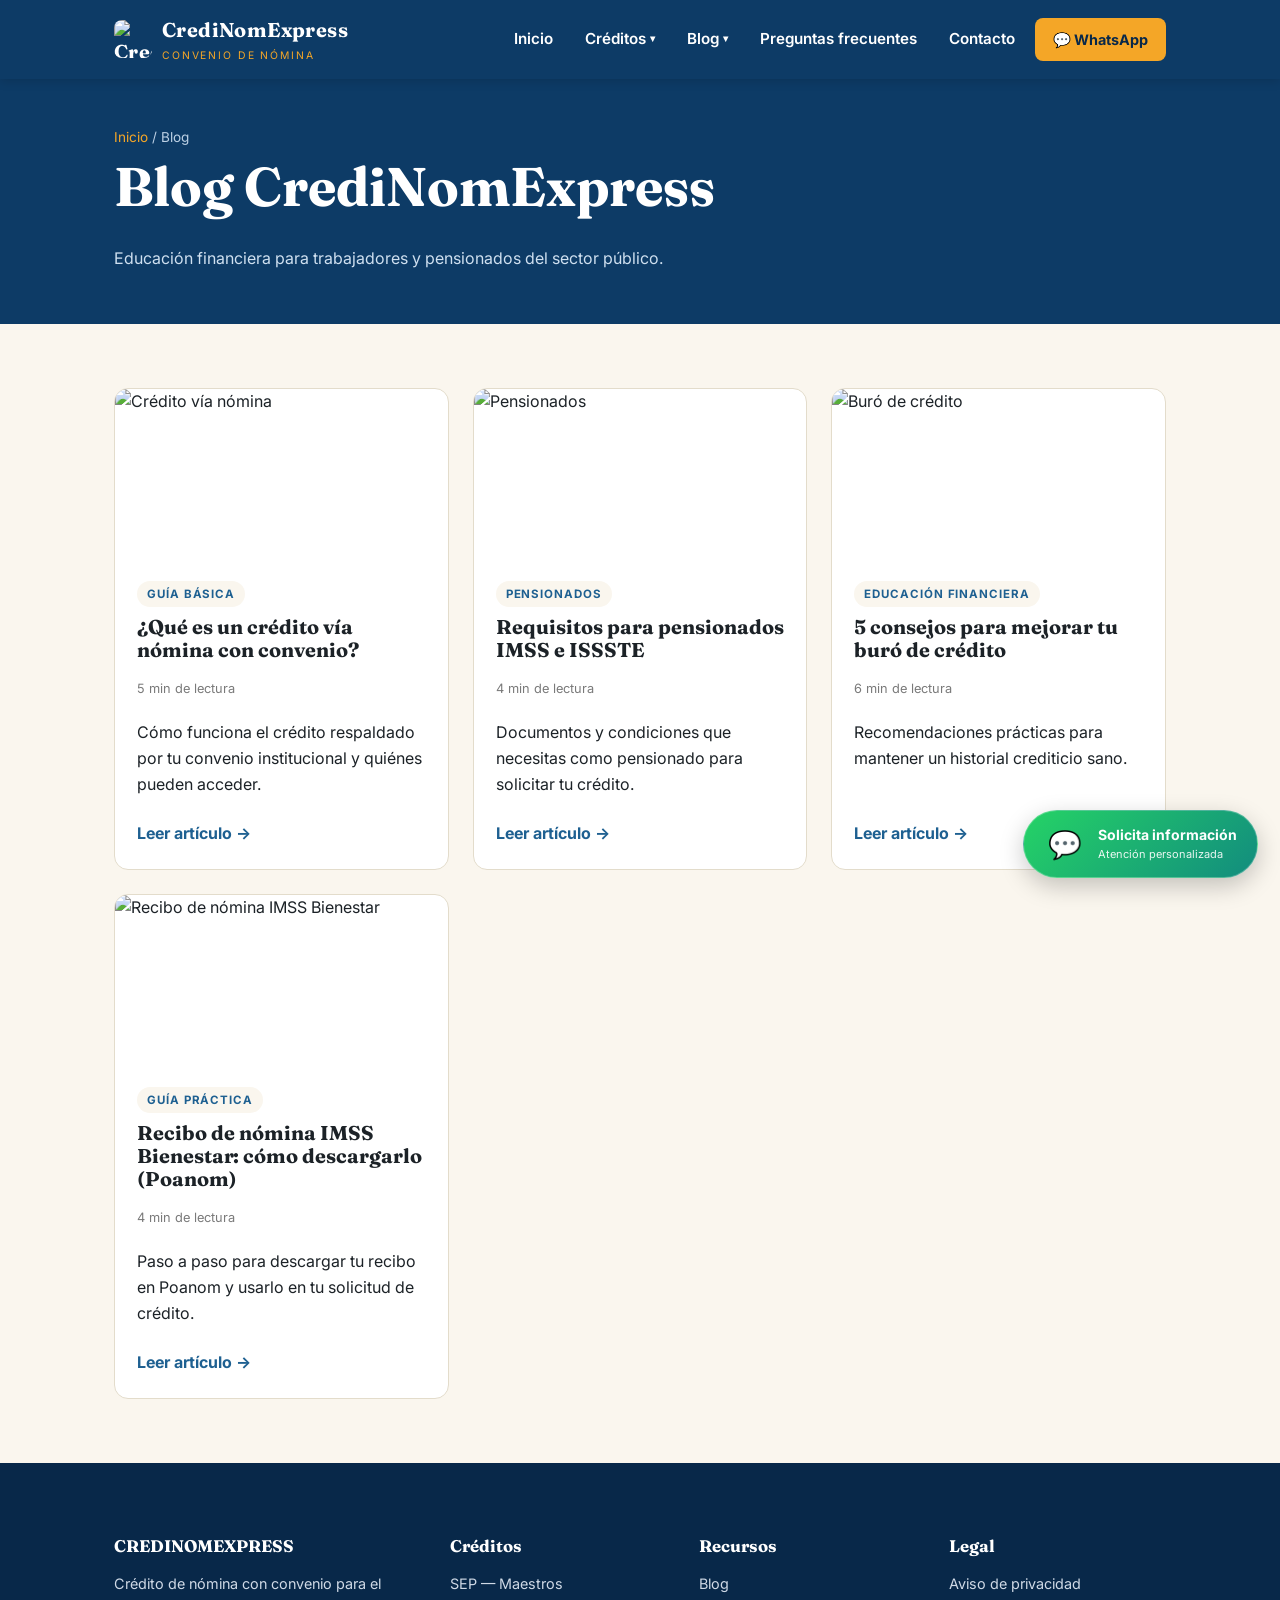
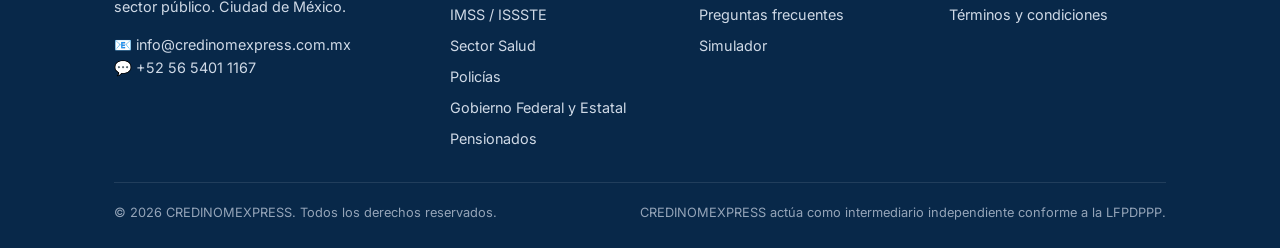
==== commit 99ff29e4: "Actualizar blog.html" ====
--- a/blog.html
+++ b/blog.html
@@ -153,7 +153,18 @@
   </div>
 </footer>
 
-<a href="https://wa.me/525654011167?text=Hola,%20quiero%20información%20sobre%20el%20crédito%20vía%20nómina%20para%20sector%20público." class="wa-float" aria-label="WhatsApp">💬</a>
+<!-- BOTÓN FLOTANTE WHATSAPP - INICIO -->
+<a href="https://wa.me/525654011167?text=Hola,%20quiero%20información%20sobre%20el%20crédito%20vía%20nómina%20para%20sector%20público."
+   class="wa-cta"
+   aria-label="Solicitar información por WhatsApp">
+   <span class="wa-icon">💬</span>
+   <span class="wa-text">
+      Solicita información
+      <small>Atención personalizada</small>
+   </span>
+</a>
+<!-- BOTÓN FLOTANTE WHATSAPP - FIN -->
+
 
 <script src="main.js"></script>
 </body>
--- a/styles.css
+++ b/styles.css
@@ -513,23 +513,89 @@
   color:#94a4b8;
 }
 
-/* whatsapp float */
-.wa-float{
-  position:fixed;
-  bottom:22px;
-  right:22px;
-  z-index:200;
-  background:#25D366;
-  color:#fff;
-  width:58px;
-  height:58px;
-  border-radius:50%;
-  display:flex;
-  align-items:center;
-  justify-content:center;
-  font-size:1.6rem;
-  box-shadow:0 8px 24px rgba(0,0,0,.25);
-}
+/* ==================================================
+   BOTÓN FLOTANTE WHATSAPP - INICIO
+   CREDINOMEXPRESS
+================================================== */
+
+.wa-cta {
+    position: fixed;
+    bottom: 22px;
+    right: 22px;
+    z-index: 200;
+    display: flex;
+    align-items: center;
+    gap: 12px;
+    padding: 12px 20px;
+    min-height: 64px;
+    background: linear-gradient(135deg, #25D366, #128C7E);
+    color: #ffffff;
+    border: 1px solid rgba(255,255,255,.25);
+    border-radius: 50px;
+    text-decoration: none;
+    font-family: var(--font-body);
+    box-shadow: 0 8px 24px rgba(0,0,0,.22);
+    transition: transform .3s ease, box-shadow .3s ease;
+}
+
+.wa-cta:hover {
+    transform: translateY(-4px);
+    box-shadow: 0 12px 30px rgba(0,0,0,.28);
+    color: #ffffff;
+}
+
+.wa-icon {
+    display: flex;
+    align-items: center;
+    justify-content: center;
+    width: 42px;
+    height: 42px;
+    font-size: 27px;
+    line-height: 1;
+    flex-shrink: 0;
+}
+
+.wa-text {
+    display: flex;
+    flex-direction: column;
+    font-size: 14px;
+    font-weight: 700;
+    line-height: 1.3;
+}
+
+.wa-text small {
+    margin-top: 3px;
+    font-size: 11px;
+    font-weight: 400;
+    opacity: .9;
+}
+
+/* ADAPTACIÓN PARA CELULARES */
+@media (max-width: 600px) {
+    .wa-cta {
+        bottom: 16px;
+        right: 14px;
+        min-height: 56px;
+        padding: 9px 15px;
+        gap: 8px;
+    }
+
+    .wa-icon {
+        width: 36px;
+        height: 36px;
+        font-size: 24px;
+    }
+
+    .wa-text {
+        font-size: 12px;
+    }
+
+    .wa-text small {
+        font-size: 10px;
+    }
+}
+
+/* BOTÓN FLOTANTE WHATSAPP - FIN */
 
 /* ======================================== */
 /* ===== RESPONSIVE: CORREGIDO ===== */
